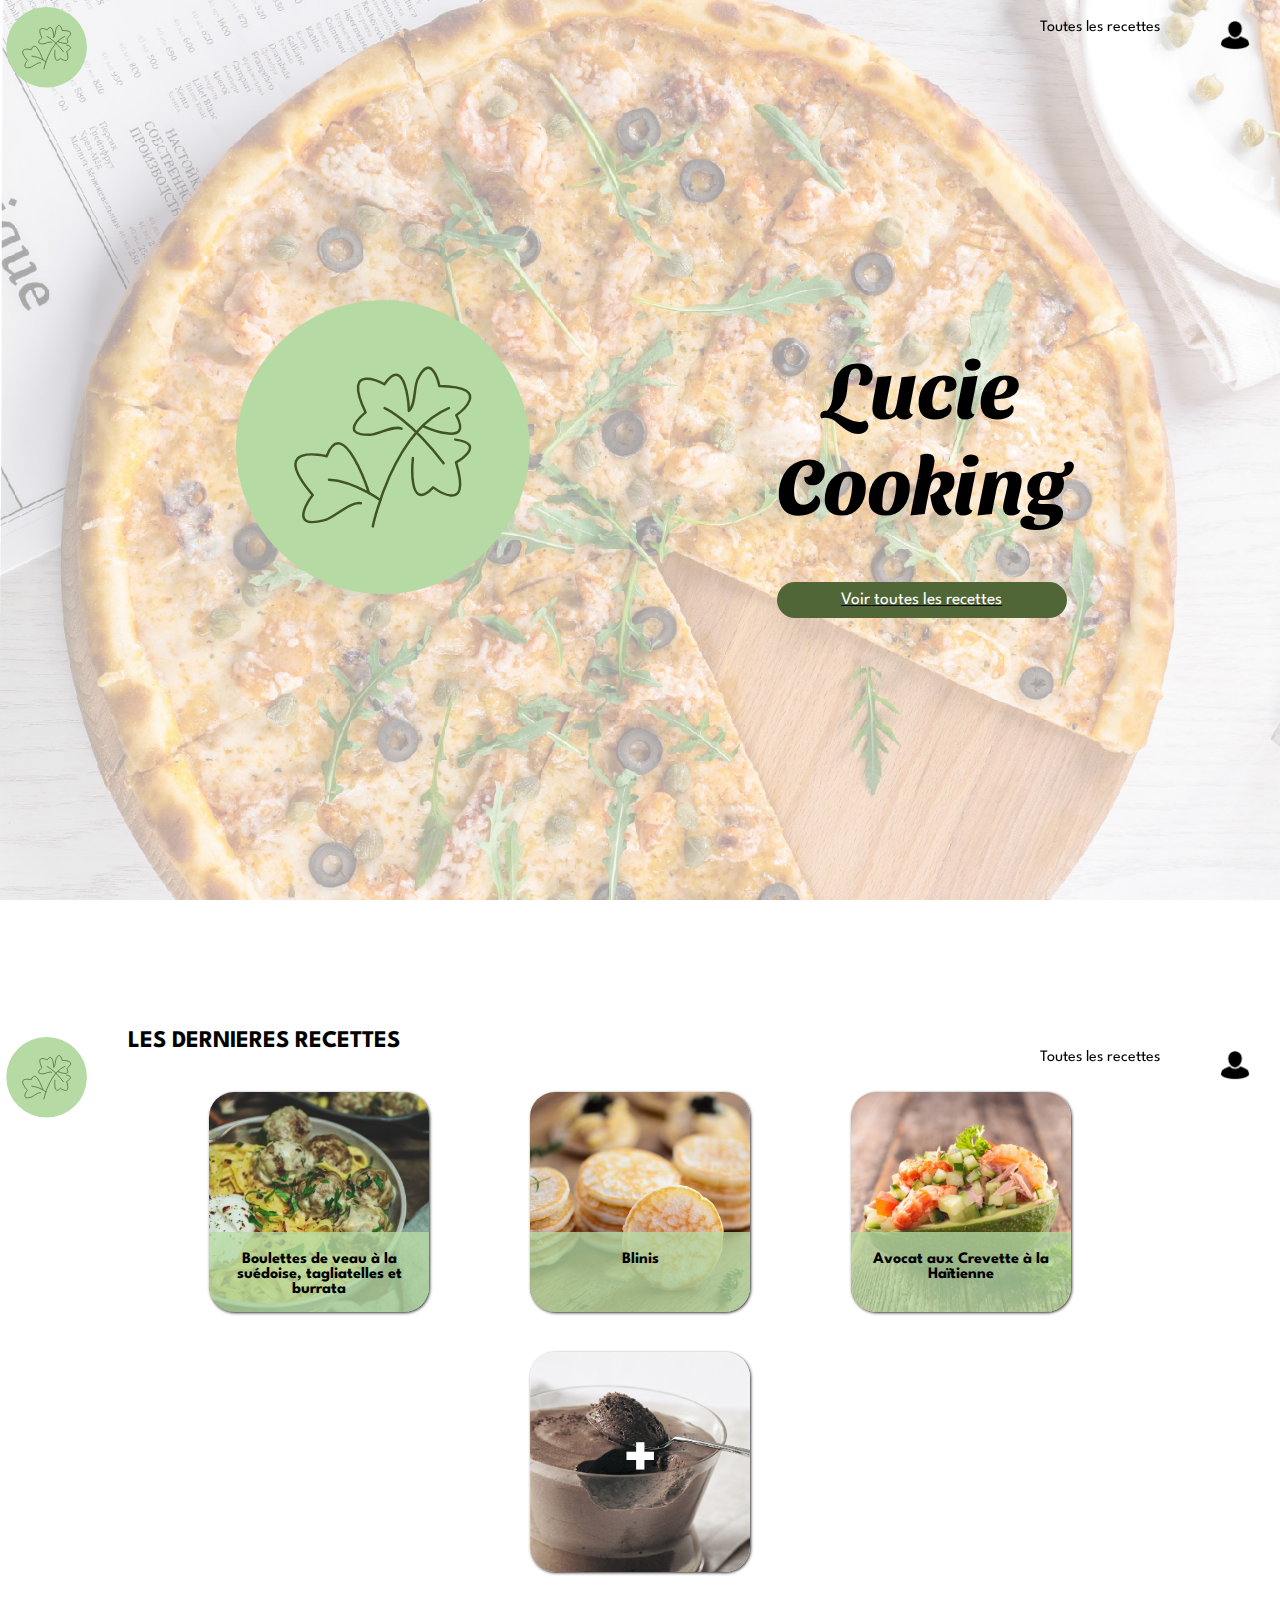
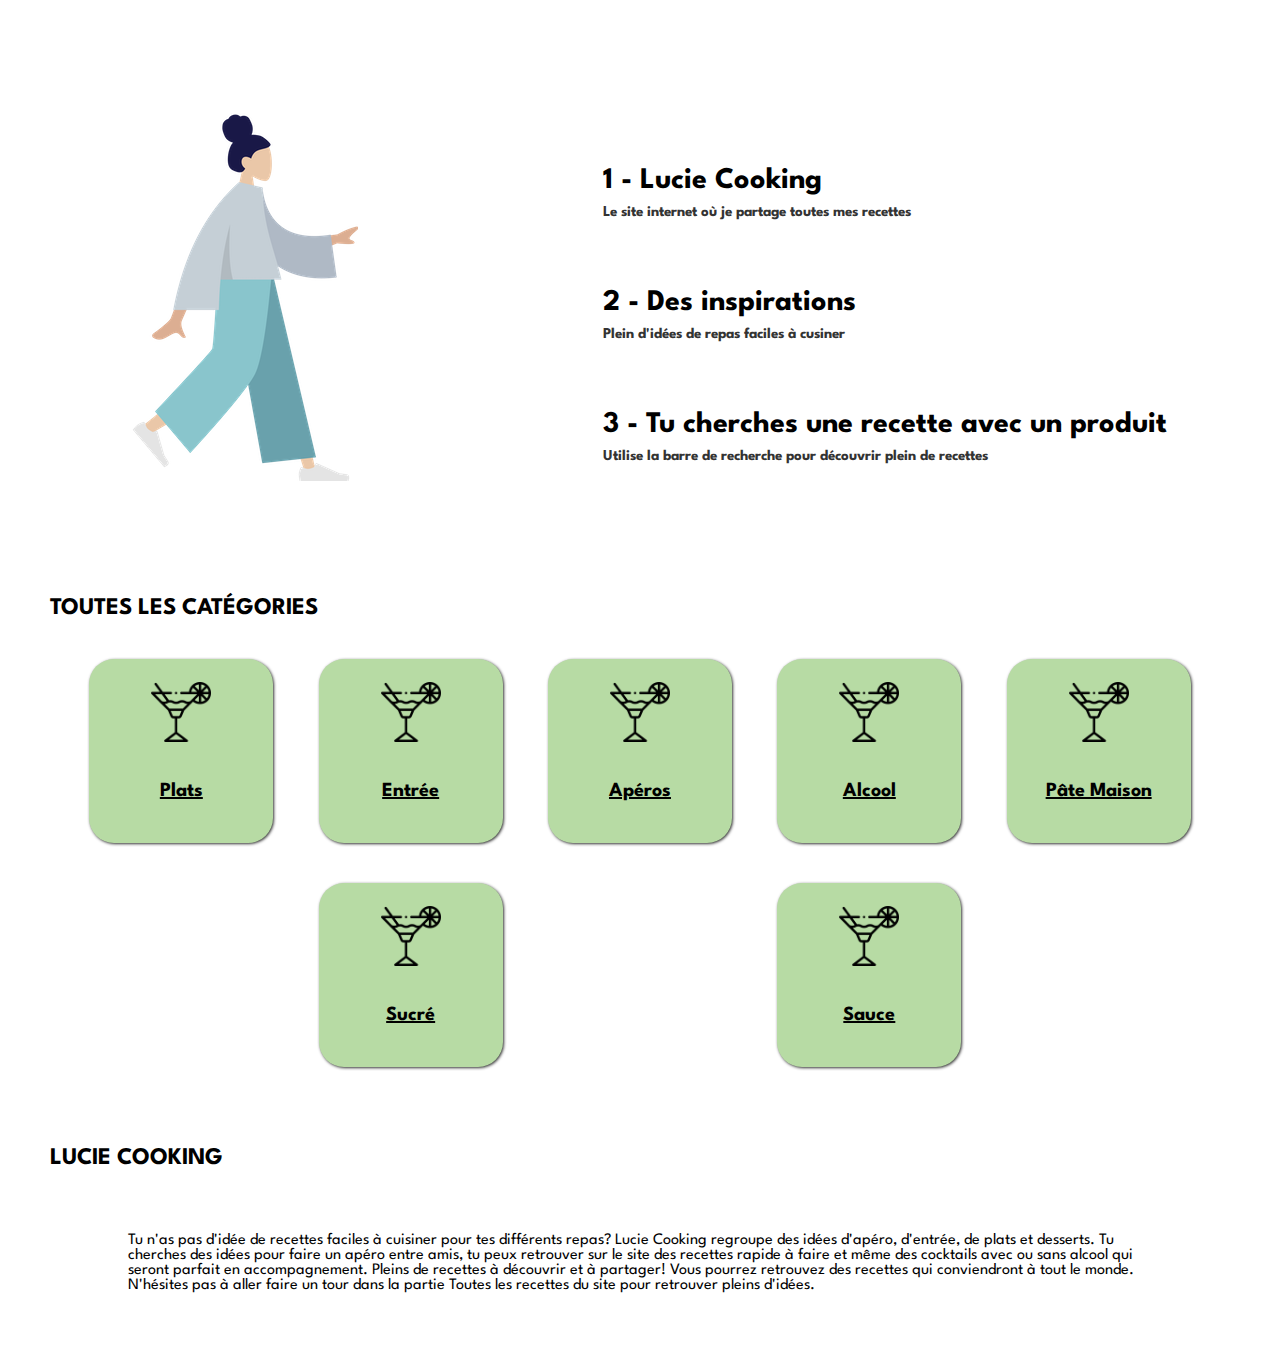
==== index.html @ 65002b29 "Add files via upload" ====
<!doctype html>
<html lang="en">
<head>
  <meta charset="utf-8">
  <title>LucieCooking</title>
  <base href="/">
  <meta name="viewport" content="width=device-width, initial-scale=1">
  <link rel="icon" type="image/x-icon" href="favicon.ico">
<link rel="stylesheet" href="styles.ffef1015af61b4188b3e.css"></head>
<body>
  <app-root></app-root>
<script src="runtime.7b63b9fd40098a2e8207.js" defer></script><script src="polyfills.316f81663be7392c65f5.js" defer></script><script src="main.3ab8cada612e731f06fb.js" defer></script></body>
</html>
---- styles.ffef1015af61b4188b3e.css ----
@import url(https://fonts.googleapis.com/css2?family=Noto+Sans+JP&family=Sansita+Swashed:wght@300;400&display=swap);@import url(https://fonts.googleapis.com/css2?family=Spartan:wght@500&display=swap);body,html{overflow-x:hidden;margin:0;padding:0}
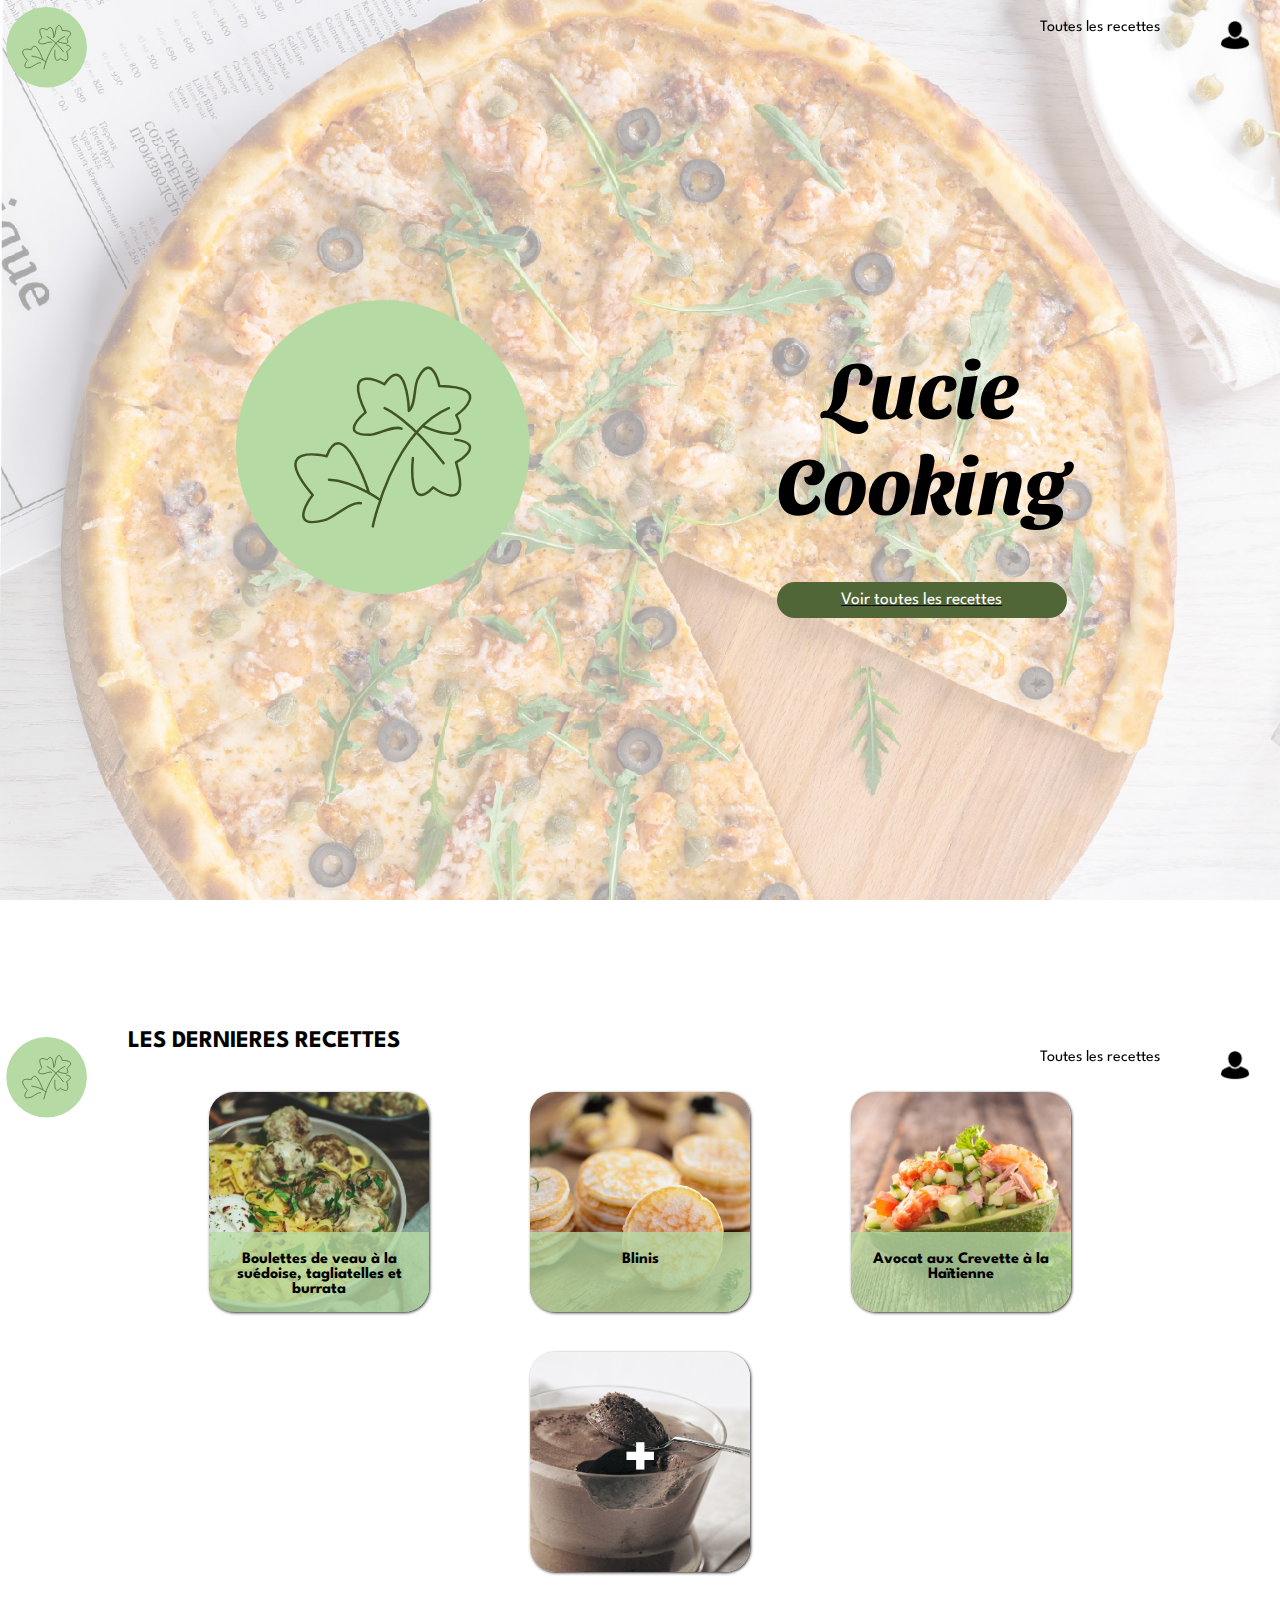
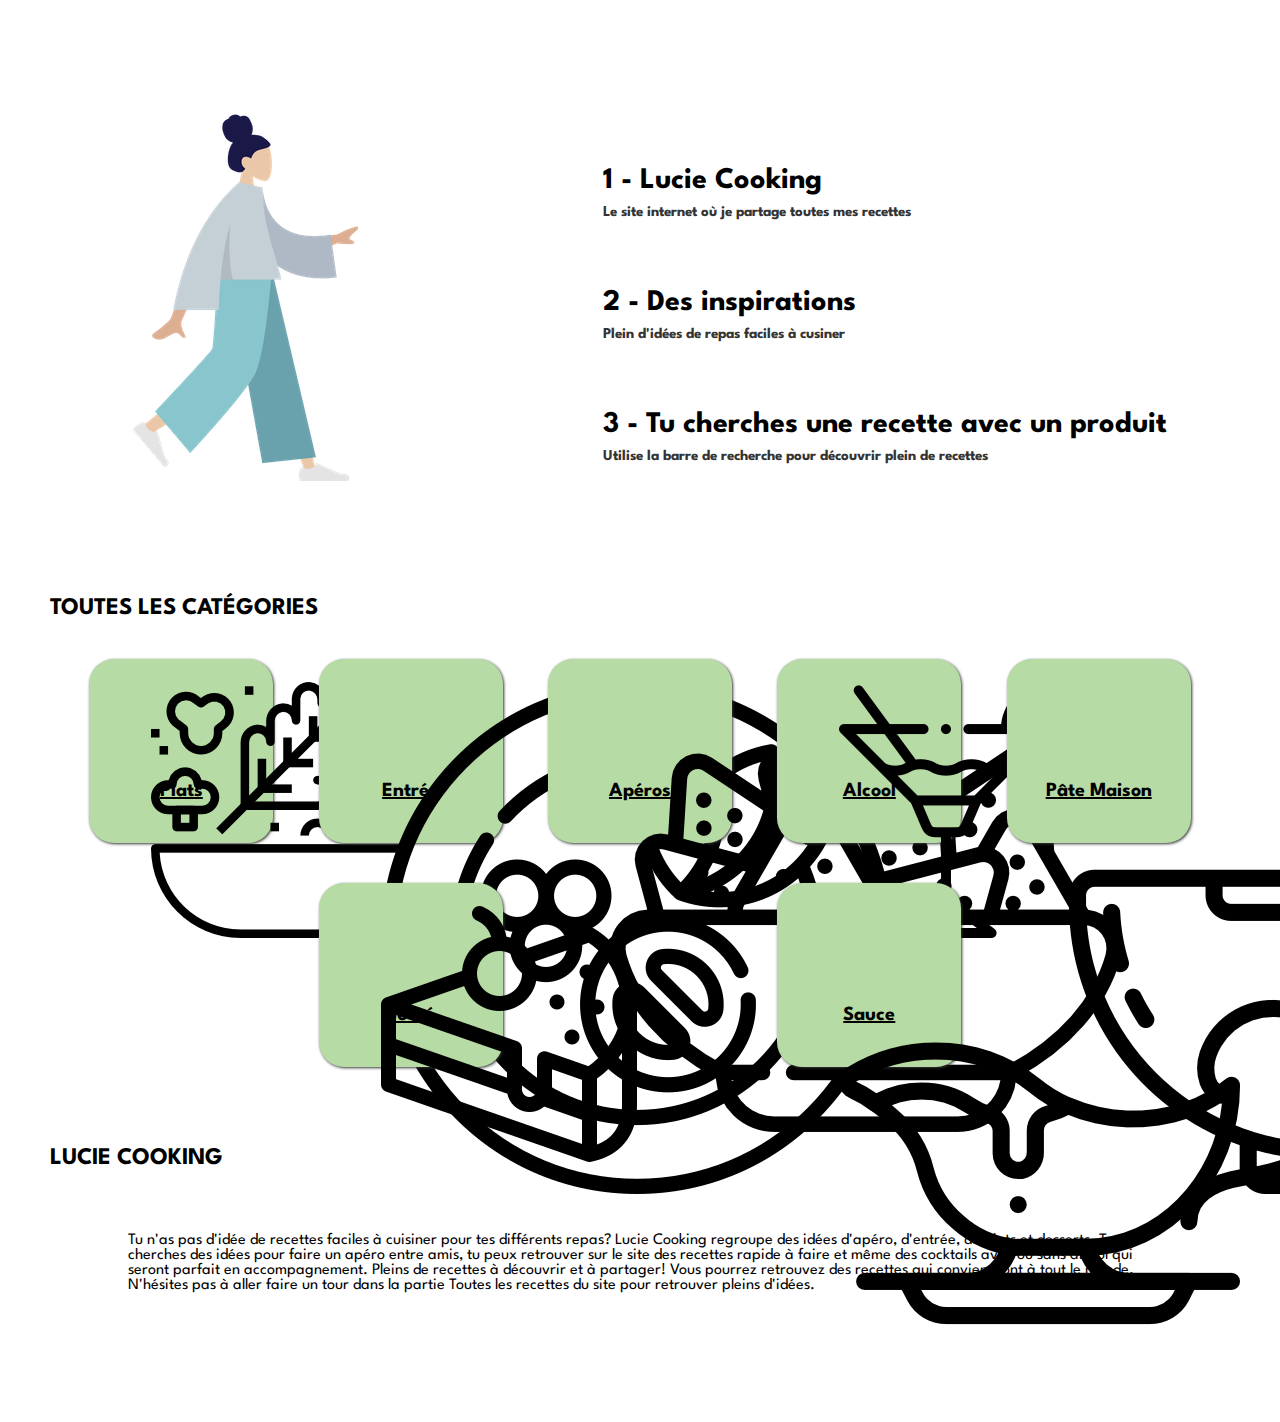
==== commit f29e9c0b: "Update index.html" ====
--- a/index.html
+++ b/index.html
@@ -3,11 +3,11 @@
 <head>
   <meta charset="utf-8">
   <title>LucieCooking</title>
-  <base href="/">
+  <base href="./">
   <meta name="viewport" content="width=device-width, initial-scale=1">
   <link rel="icon" type="image/x-icon" href="favicon.ico">
-<link rel="stylesheet" href="styles.ffef1015af61b4188b3e.css"></head>
+<link rel="stylesheet" href="styles.css"></head>
 <body>
   <app-root></app-root>
-<script src="runtime.7b63b9fd40098a2e8207.js" defer></script><script src="polyfills.316f81663be7392c65f5.js" defer></script><script src="main.3ab8cada612e731f06fb.js" defer></script></body>
+<script src="runtime.js" defer></script><script src="polyfills.js" defer></script><script src="vendor.js" defer></script><script src="main.js" defer></script></body>
 </html>
--- a/styles.css
+++ b/styles.css
@@ -0,0 +1,11 @@
+@import url(https://fonts.googleapis.com/css2?family=Noto+Sans+JP&family=Sansita+Swashed:wght@300;400&display=swap);
+@import url(https://fonts.googleapis.com/css2?family=Spartan:wght@500&display=swap);
+
+/* You can add global styles to this file, and also import other style files */
+html, body {
+  overflow-x: hidden;
+  margin: 0;
+  padding: 0;
+}
+
+/*# sourceMappingURL=styles.css.map*/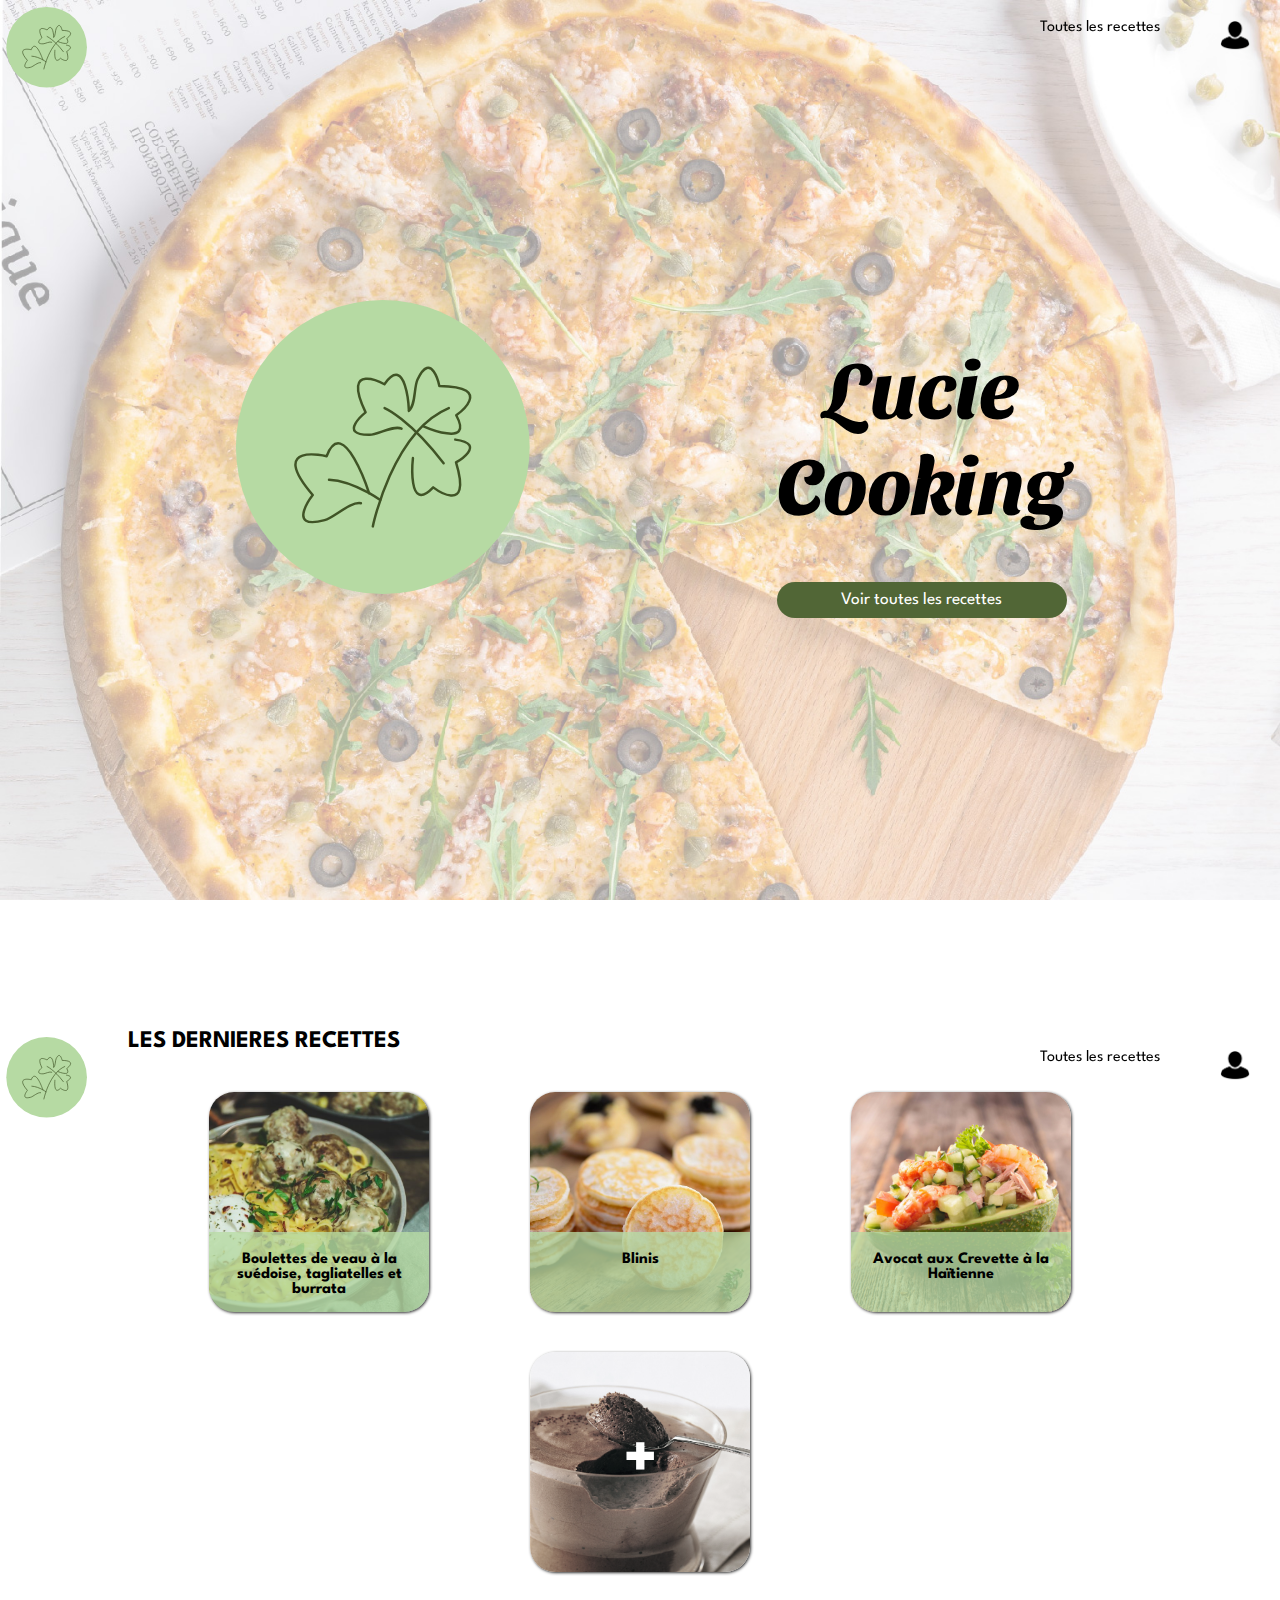
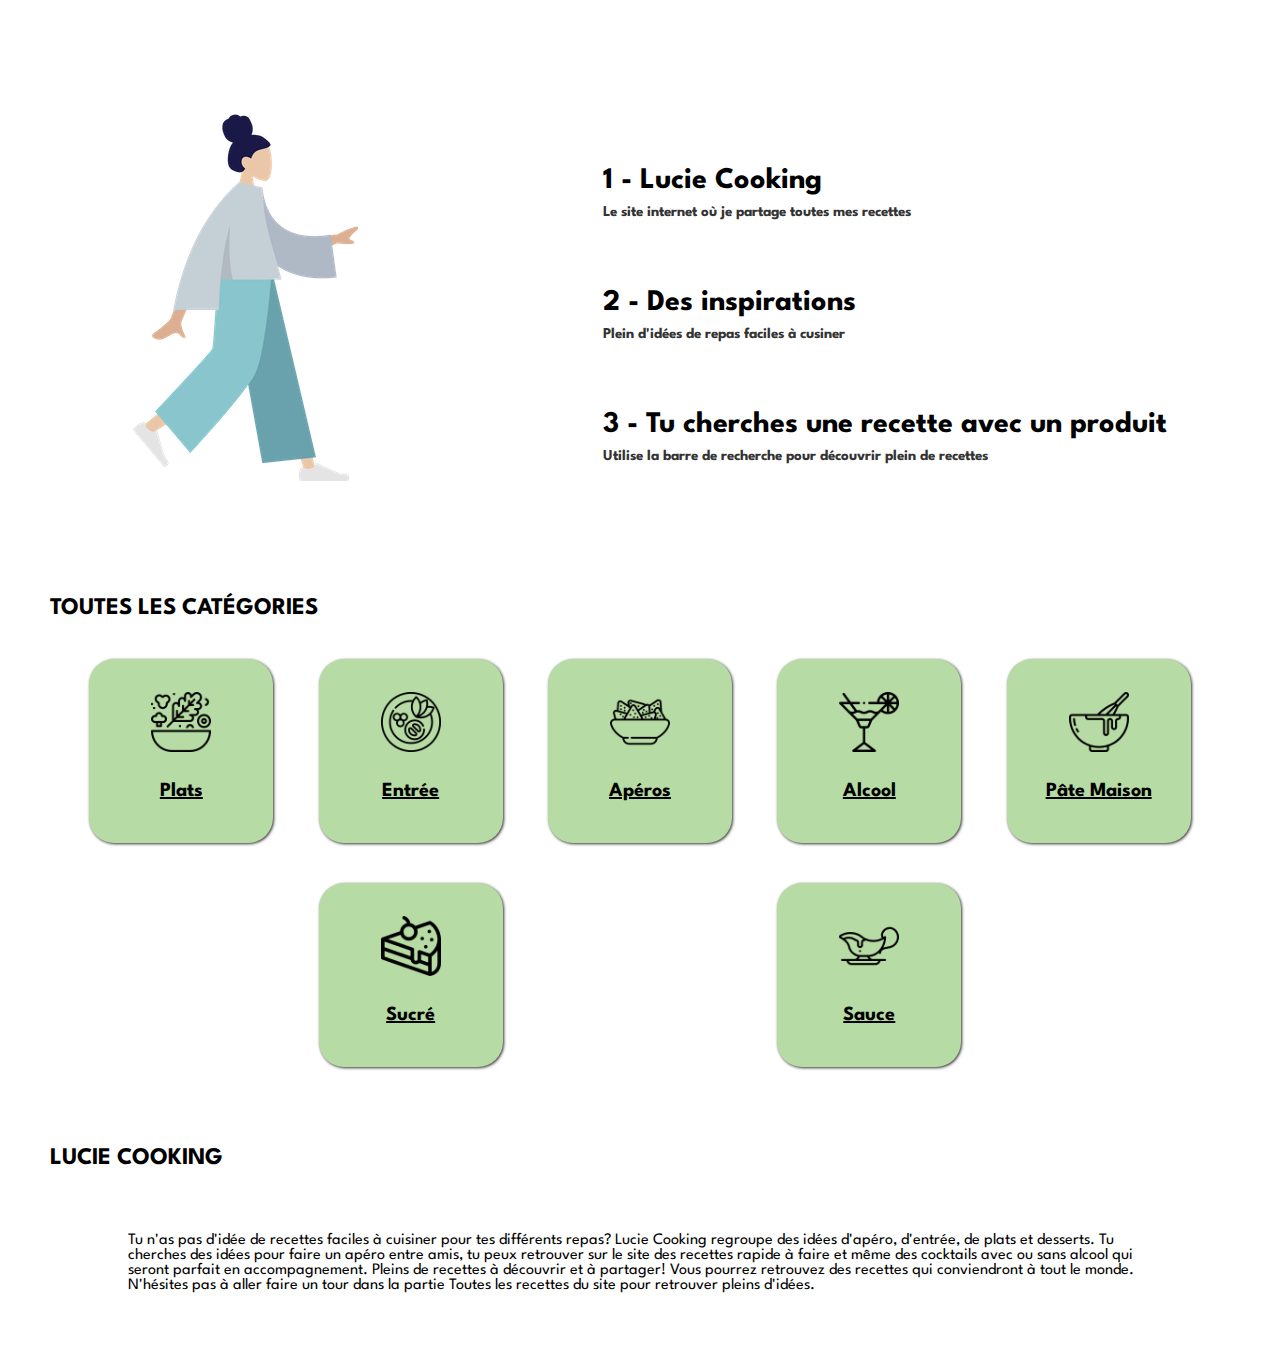
==== commit be1d5ae6: "Add files via upload" ====
--- a/index.html
+++ b/index.html
@@ -3,7 +3,7 @@
 <head>
   <meta charset="utf-8">
   <title>LucieCooking</title>
-  <base href="./">
+  <base href="/">
   <meta name="viewport" content="width=device-width, initial-scale=1">
   <link rel="icon" type="image/x-icon" href="favicon.ico">
 <link rel="stylesheet" href="styles.css"></head>
